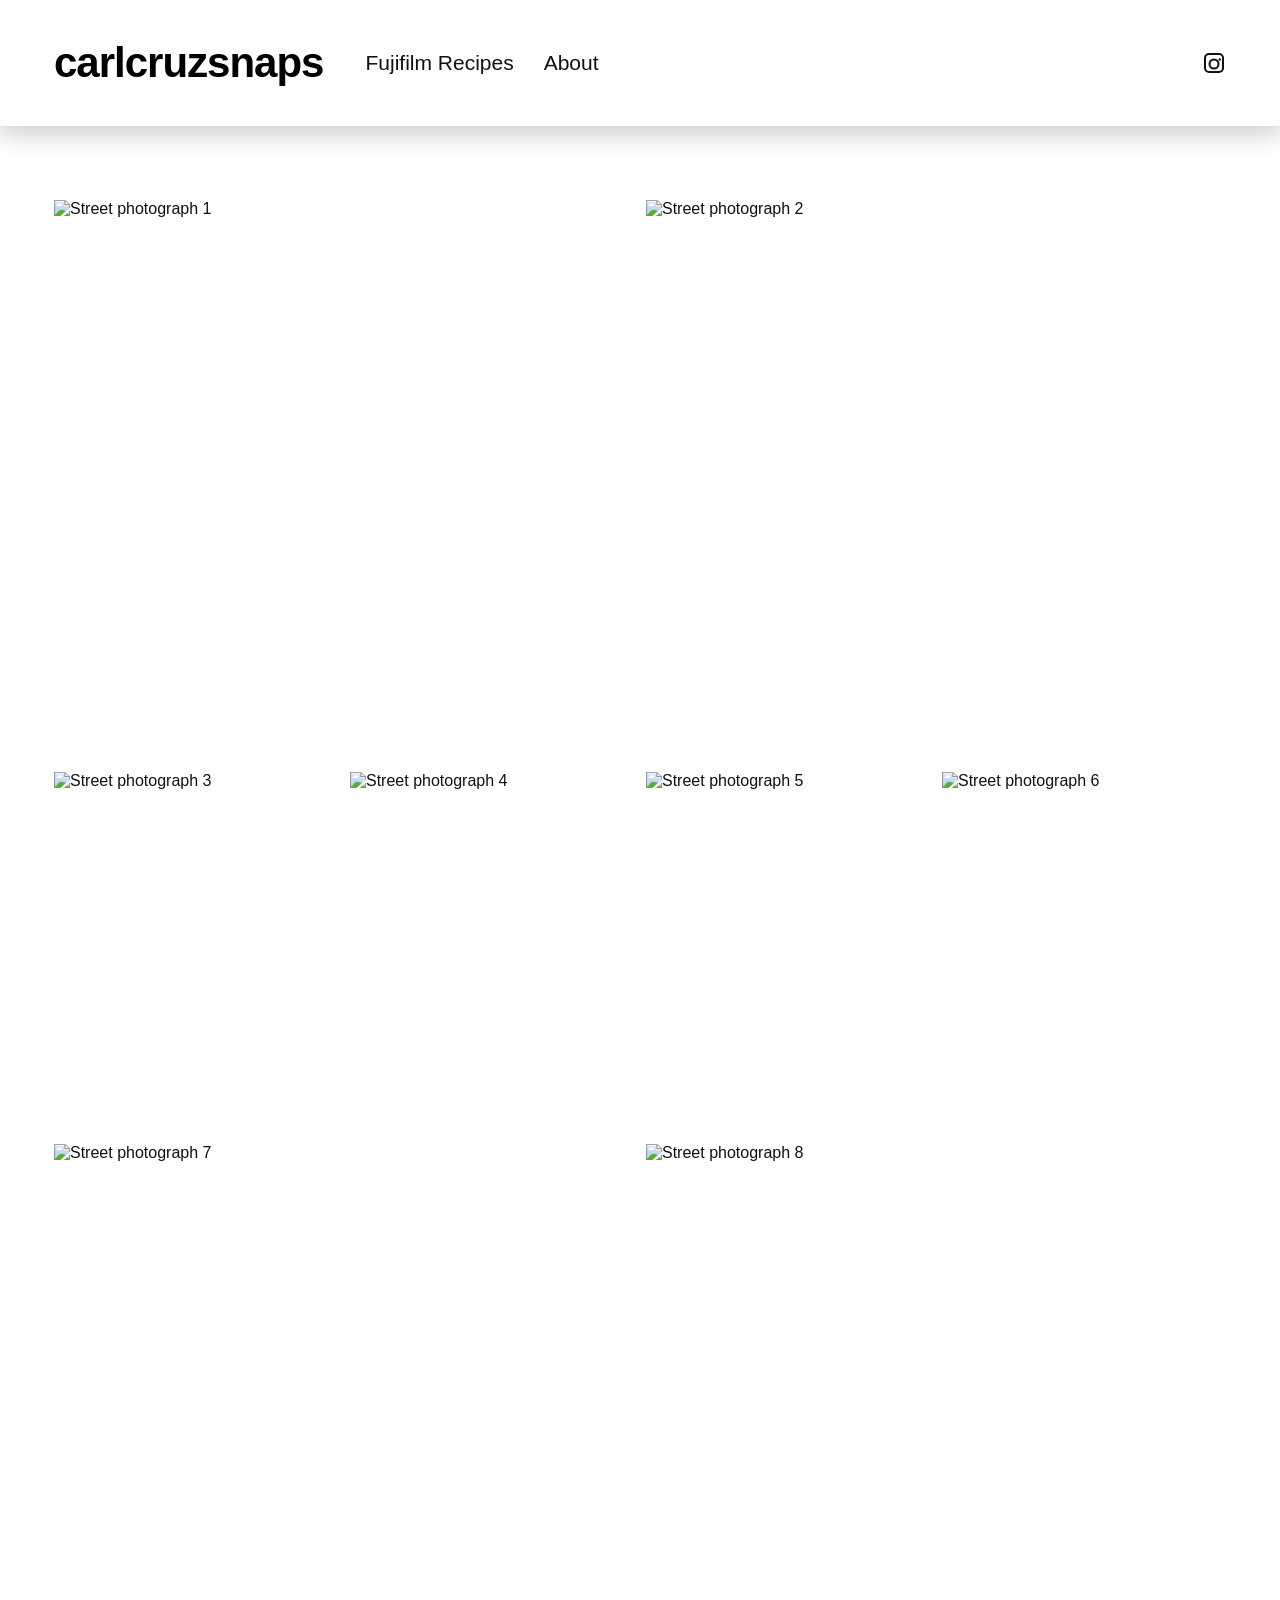
==== index.html @ b655a434 "Add files via upload" ====
<!doctype html>
<html lang="en">
<head>
  <meta charset="utf-8" />
  <meta name="viewport" content="width=device-width, initial-scale=1" />
  <title>carlcruzsnaps</title>
  <meta name="description" content="Street photography by Carl Cruz." />
  <link rel="stylesheet" href="styles.css" />
</head>
<body>
  <header class="site-header">
    <a class="brand" href="/">carlcruzsnaps</a>

    <nav class="nav">
      <a href="recipes.html">Fujifilm Recipes</a>
      <a href="about.html">About</a>
    </nav>

    <a class="instagram" href="https://www.instagram.com/carlcruzsnaps/" aria-label="Instagram">
      <svg viewBox="0 0 24 24" width="24" height="24" aria-hidden="true">
        <path d="M7 2h10a5 5 0 0 1 5 5v10a5 5 0 0 1-5 5H7a5 5 0 0 1-5-5V7a5 5 0 0 1 5-5Zm0 2a3 3 0 0 0-3 3v10a3 3 0 0 0 3 3h10a3 3 0 0 0 3-3V7a3 3 0 0 0-3-3H7Zm5 3.5A5.5 5.5 0 1 1 12 18.5 5.5 5.5 0 0 1 12 7.5Zm0 2A3.5 3.5 0 1 0 12 16.5 3.5 3.5 0 0 0 12 9.5Zm5.75-2.25a1.25 1.25 0 1 1-1.25 1.25 1.25 1.25 0 0 1 1.25-1.25Z"/>
      </svg>
    </a>
  </header>

  <main class="gallery">
    <img class="wide" src="images/photo-01.jpg" alt="Street photograph 1" />
    <img class="wide" src="images/photo-02.jpg" alt="Street photograph 2" />
    <img src="images/photo-03.jpg" alt="Street photograph 3" />
    <img src="images/photo-04.jpg" alt="Street photograph 4" />
    <img src="images/photo-05.jpg" alt="Street photograph 5" />
    <img src="images/photo-06.jpg" alt="Street photograph 6" />
    <img class="wide" src="images/photo-07.jpg" alt="Street photograph 7" />
    <img class="wide" src="images/photo-08.jpg" alt="Street photograph 8" />
  </main>
</body>
</html>
---- styles.css ----
* {
  box-sizing: border-box;
}

body {
  margin: 0;
  background: #fff;
  color: #111;
  font-family: Arial, Helvetica, sans-serif;
}

.site-header {
  height: 126px;
  display: flex;
  align-items: center;
  gap: 42px;
  padding: 0 54px;
  box-shadow: 0 10px 22px rgba(0,0,0,0.18);
  position: sticky;
  top: 0;
  background: #fff;
  z-index: 10;
}

.brand {
  color: #000;
  text-decoration: none;
  font-size: 42px;
  font-weight: 800;
  letter-spacing: -1px;
}

.nav {
  display: flex;
  gap: 30px;
  font-size: 21px;
}

.nav a,
.instagram {
  color: #111;
  text-decoration: none;
}

.nav a:hover {
  text-decoration: underline;
}

.instagram {
  margin-left: auto;
  display: flex;
  align-items: center;
}

.instagram svg {
  fill: currentColor;
}

.gallery {
  padding: 74px 54px 54px;
  display: grid;
  grid-template-columns: repeat(4, 1fr);
  gap: 12px;
}

.gallery img {
  width: 100%;
  height: 360px;
  object-fit: cover;
  display: block;
}

.gallery img.wide {
  grid-column: span 2;
  height: 560px;
}

@media (max-width: 900px) {
  .site-header {
    height: auto;
    padding: 28px 24px;
    flex-wrap: wrap;
    gap: 18px 28px;
  }

  .brand {
    font-size: 34px;
    width: 100%;
  }

  .nav {
    font-size: 18px;
  }

  .gallery {
    padding: 36px 18px;
    grid-template-columns: 1fr;
  }

  .gallery img,
  .gallery img.wide {
    grid-column: span 1;
    height: auto;
  }
}
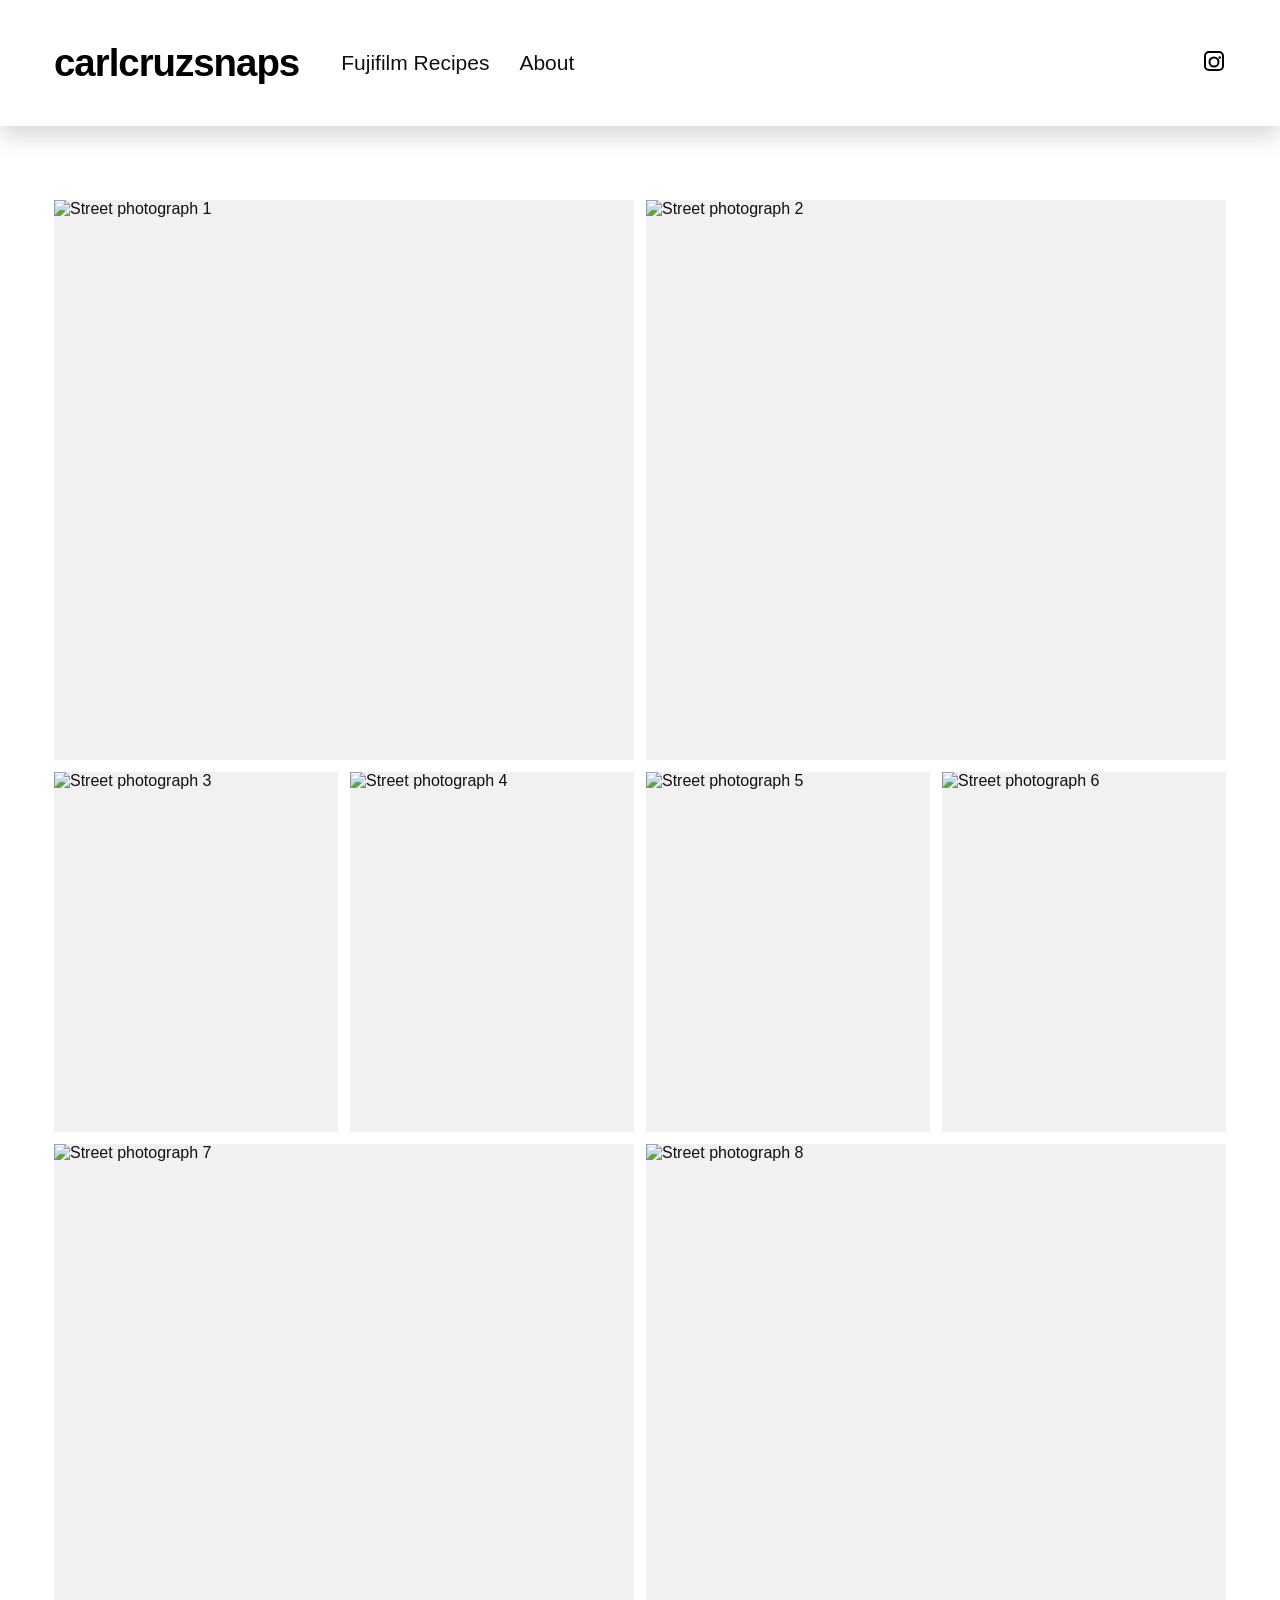
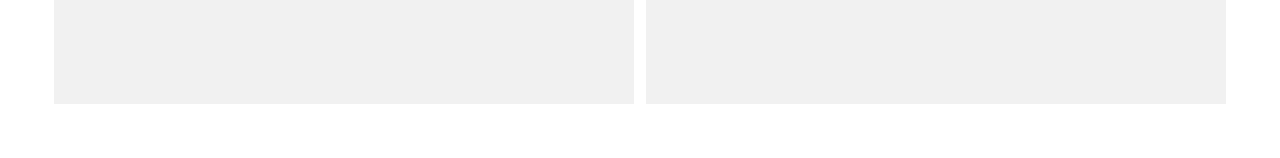
==== commit 994f29e4: "Update index.html" ====
--- a/index.html
+++ b/index.html
@@ -24,8 +24,8 @@
   </header>
 
   <main class="gallery">
-    <img class="wide" src="images/photo-01.jpg" alt="Street photograph 1" />
-    <img class="wide" src="images/photo-02.jpg" alt="Street photograph 2" />
+    <img class="wide" src="images/photo-01.webp" alt="Street photograph 1" />
+    <img class="wide" src="images/photo-02.webp" alt="Street photograph 2" />
     <img src="images/photo-03.jpg" alt="Street photograph 3" />
     <img src="images/photo-04.jpg" alt="Street photograph 4" />
     <img src="images/photo-05.jpg" alt="Street photograph 5" />
--- a/styles.css
+++ b/styles.css
@@ -1,5 +1,9 @@
 * {
   box-sizing: border-box;
+}
+
+html {
+  -webkit-text-size-adjust: 100%;
 }
 
 body {
@@ -10,12 +14,12 @@
 }
 
 .site-header {
-  height: 126px;
+  min-height: 126px;
   display: flex;
   align-items: center;
   gap: 42px;
-  padding: 0 54px;
-  box-shadow: 0 10px 22px rgba(0,0,0,0.18);
+  padding: 28px 54px;
+  box-shadow: 0 10px 22px rgba(0, 0, 0, 0.16);
   position: sticky;
   top: 0;
   background: #fff;
@@ -25,7 +29,7 @@
 .brand {
   color: #000;
   text-decoration: none;
-  font-size: 42px;
+  font-size: clamp(2rem, 3vw, 2.65rem);
   font-weight: 800;
   letter-spacing: -1px;
 }
@@ -42,20 +46,174 @@
   text-decoration: none;
 }
 
-.nav a:hover {
+.nav a:hover,
+.nav a.active {
   text-decoration: underline;
+  text-underline-offset: 9px;
 }
 
 .instagram {
   margin-left: auto;
+}
+
+/* Shared content containers */
+.recipe-list,
+.recipe-page,
+.page {
+  width: min(100% - 48px, 900px);
+  margin: 0 auto;
+  padding: 54px 0 84px;
+}
+
+.eyebrow {
+  margin: 0 0 42px;
+  font-size: 18px;
+  line-height: 1.4;
+}
+
+.eyebrow.small {
+  margin-bottom: 10px;
+}
+
+/* Recipe index */
+.recipe-list h1 {
+  margin: 0 0 20px;
+  font-size: clamp(2.7rem, 7vw, 4rem);
+  line-height: 1.03;
+  letter-spacing: -1.5px;
+}
+
+.intro {
+  max-width: 720px;
+  margin: 0 0 44px;
+  font-size: 21px;
+  line-height: 1.55;
+}
+
+.recipe-card {
   display: flex;
   align-items: center;
-}
-
-.instagram svg {
-  fill: currentColor;
-}
-
+  justify-content: space-between;
+  gap: 28px;
+  padding: 30px 0;
+  border-top: 1px solid #111;
+  border-bottom: 1px solid #111;
+  color: #111;
+  text-decoration: none;
+}
+
+.recipe-card:visited {
+  color: #111;
+}
+
+.recipe-card h2 {
+  margin: 0 0 10px;
+  font-size: clamp(2.25rem, 6vw, 3rem);
+  line-height: 1.05;
+}
+
+.recipe-card p {
+  margin: 0;
+  font-size: 19px;
+  line-height: 1.45;
+}
+
+.recipe-card > span {
+  flex: 0 0 auto;
+  font-size: 18px;
+  white-space: nowrap;
+}
+
+/* Individual recipe */
+.recipe-page h1 {
+  margin: 0 0 62px;
+  font-size: clamp(4rem, 10vw, 5.5rem);
+  line-height: 0.96;
+  letter-spacing: -3px;
+}
+
+.recipe-copy {
+  margin-bottom: 50px;
+  font-size: 21px;
+  line-height: 1.65;
+}
+
+.recipe-copy p {
+  margin: 0 0 24px;
+}
+
+.sample-grid {
+  display: grid;
+  grid-template-columns: repeat(4, minmax(0, 1fr));
+  gap: 12px;
+  margin: 48px 0 68px;
+}
+
+.sample-grid img {
+  display: block;
+  width: 100%;
+  aspect-ratio: 4 / 3;
+  object-fit: cover;
+  background: #eee;
+}
+
+hr {
+  margin: 0 0 52px;
+  border: 0;
+  border-top: 1px solid #111;
+}
+
+.settings h2 {
+  margin: 0 0 20px;
+  font-size: 25px;
+}
+
+.settings ul {
+  margin: 0;
+  padding-left: 28px;
+  font-size: 20px;
+  line-height: 1.65;
+}
+
+/* About */
+.about-page {
+  padding: 70px 54px 80px;
+}
+
+.about-card {
+  max-width: 1380px;
+  margin: 0 auto;
+  display: grid;
+  grid-template-columns: 1.15fr 0.85fr;
+  background: #f5f5f5;
+}
+
+.about-copy {
+  padding: 82px 72px;
+}
+
+.about-copy h1 {
+  margin: 0 0 54px;
+  font-size: clamp(3rem, 6vw, 4rem);
+  line-height: 1;
+}
+
+.about-copy p {
+  max-width: 700px;
+  margin: 0 0 26px;
+  font-size: 22px;
+  line-height: 1.65;
+}
+
+.about-photo img {
+  display: block;
+  width: 100%;
+  height: 100%;
+  min-height: 620px;
+  object-fit: cover;
+}
+
+/* Home gallery */
 .gallery {
   padding: 74px 54px 54px;
   display: grid;
@@ -64,10 +222,11 @@
 }
 
 .gallery img {
+  display: block;
   width: 100%;
   height: 360px;
   object-fit: cover;
-  display: block;
+  background: #f1f1f1;
 }
 
 .gallery img.wide {
@@ -75,31 +234,133 @@
   height: 560px;
 }
 
-@media (max-width: 900px) {
+@media (max-width: 700px) {
   .site-header {
+    min-height: 0;
+    padding: 24px 22px 26px;
+    display: block;
+    position: static;
+  }
+
+  .brand {
+    display: block;
+    margin-bottom: 24px;
+    font-size: 2.45rem;
+    line-height: 1;
+  }
+
+  .nav {
+    gap: 28px;
+    font-size: 18px;
+    overflow-x: auto;
+  }
+
+  .nav a:hover,
+  .nav a.active {
+    text-underline-offset: 6px;
+  }
+
+  .instagram {
+    display: none;
+  }
+
+  .recipe-list,
+  .recipe-page,
+  .page {
+    width: auto;
+    margin: 0;
+    padding: 38px 22px 64px;
+  }
+
+  .eyebrow {
+    margin-bottom: 30px;
+    font-size: 16px;
+  }
+
+  .recipe-list h1 {
+    margin-bottom: 18px;
+    font-size: 2.7rem;
+    line-height: 1.02;
+  }
+
+  .intro {
+    margin-bottom: 34px;
+    font-size: 18px;
+  }
+
+  .recipe-card {
+    display: block;
+    padding: 26px 0;
+  }
+
+  .recipe-card h2 {
+    font-size: 2.35rem;
+  }
+
+  .recipe-card p {
+    font-size: 17px;
+  }
+
+  .recipe-card > span {
+    display: inline-block;
+    margin-top: 22px;
+    font-size: 17px;
+  }
+
+  .recipe-page h1 {
+    margin-bottom: 42px;
+    font-size: 4rem;
+  }
+
+  .recipe-copy {
+    font-size: 18px;
+  }
+
+  .sample-grid {
+    grid-template-columns: repeat(2, minmax(0, 1fr));
+    gap: 8px;
+    margin: 38px 0 50px;
+  }
+
+  .settings ul {
+    font-size: 17px;
+    line-height: 1.6;
+  }
+
+  .about-page {
+    padding: 34px 18px 56px;
+  }
+
+  .about-card {
+    grid-template-columns: 1fr;
+  }
+
+  .about-copy {
+    padding: 40px 28px;
+  }
+
+  .about-copy h1 {
+    margin-bottom: 30px;
+    font-size: 2.8rem;
+  }
+
+  .about-copy p {
+    font-size: 18px;
+  }
+
+  .about-photo img {
+    min-height: 0;
     height: auto;
-    padding: 28px 24px;
-    flex-wrap: wrap;
-    gap: 18px 28px;
-  }
-
-  .brand {
-    font-size: 34px;
-    width: 100%;
-  }
-
-  .nav {
-    font-size: 18px;
   }
 
   .gallery {
-    padding: 36px 18px;
+    padding: 34px 18px;
     grid-template-columns: 1fr;
   }
 
   .gallery img,
   .gallery img.wide {
-    grid-column: span 1;
+    grid-column: auto;
     height: auto;
   }
 }
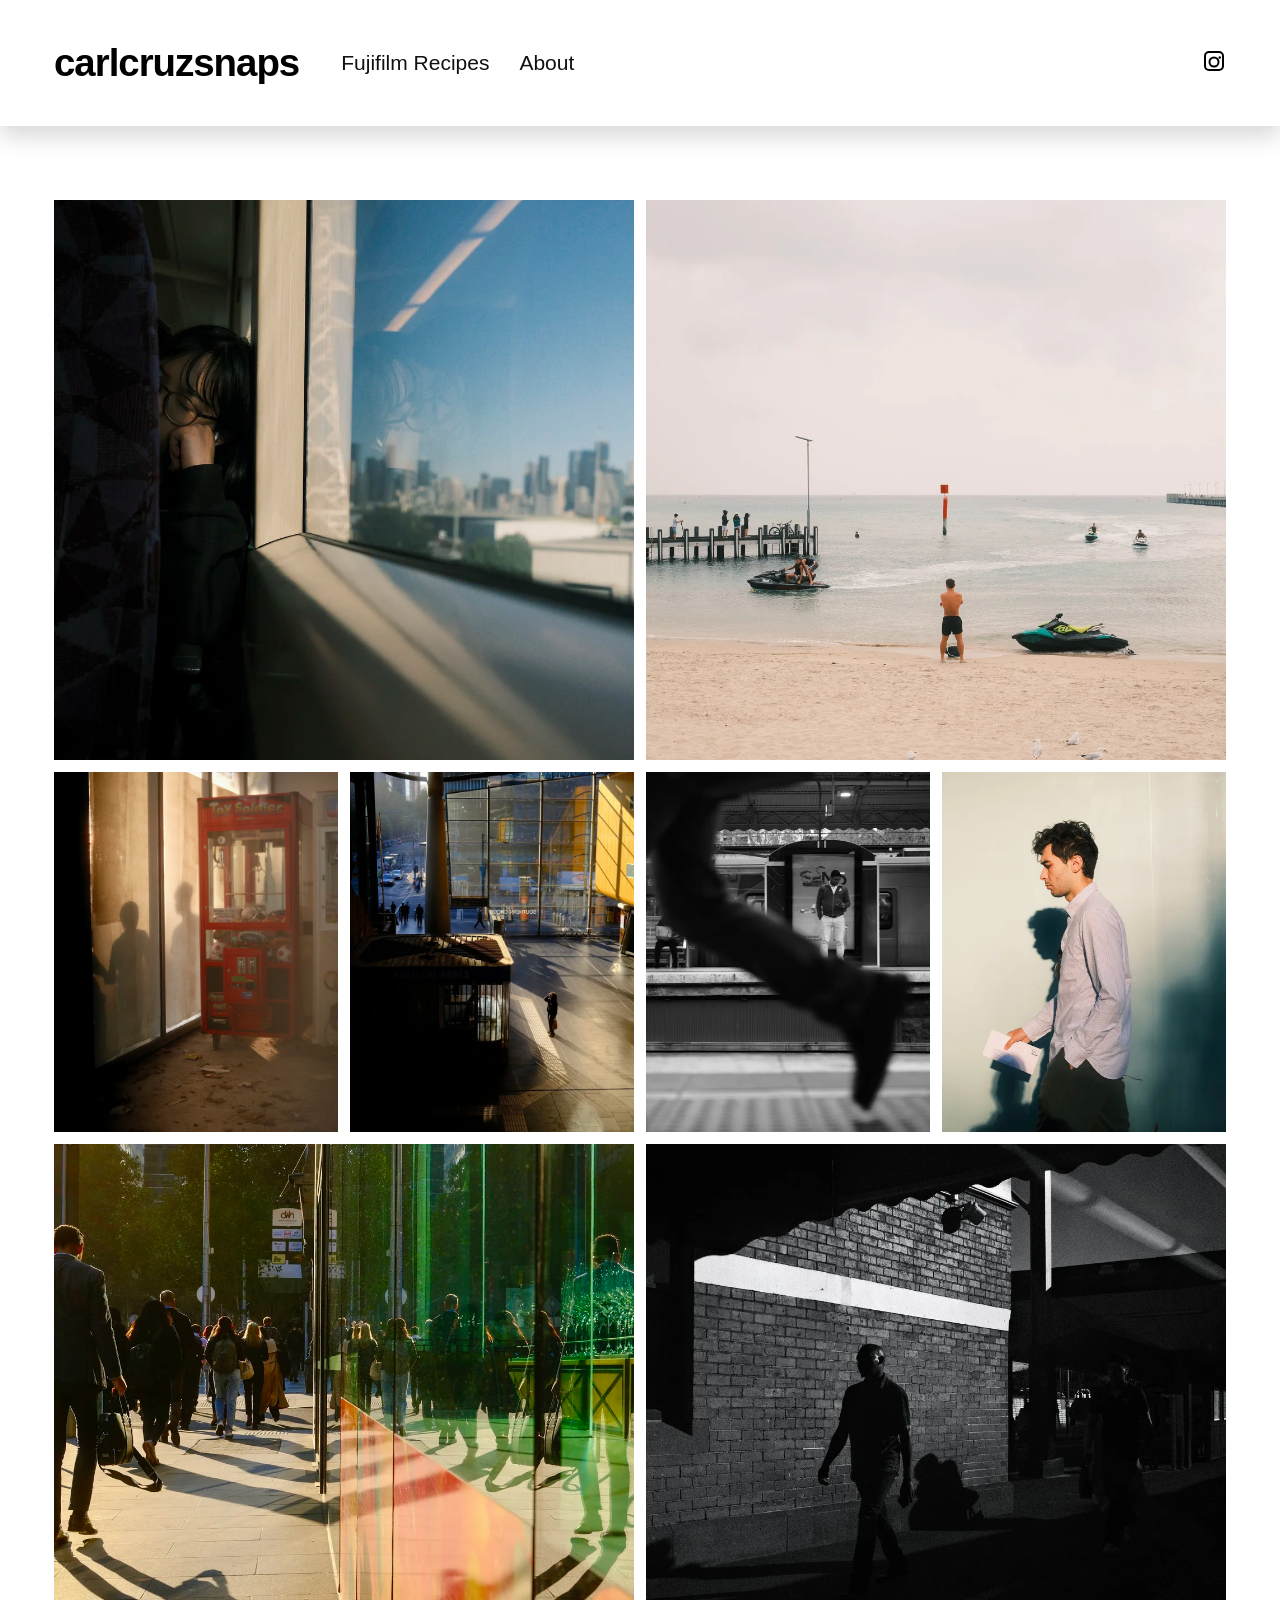
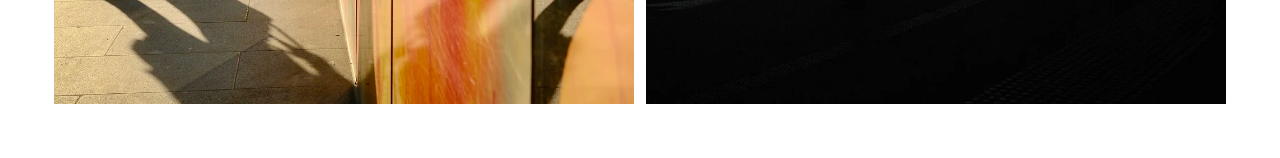
==== commit f7a96ee2: "Update index.html" ====
--- a/index.html
+++ b/index.html
@@ -26,12 +26,12 @@
   <main class="gallery">
     <img class="wide" src="images/photo-01.webp" alt="Street photograph 1" />
     <img class="wide" src="images/photo-02.webp" alt="Street photograph 2" />
-    <img src="images/photo-03.jpg" alt="Street photograph 3" />
-    <img src="images/photo-04.jpg" alt="Street photograph 4" />
-    <img src="images/photo-05.jpg" alt="Street photograph 5" />
-    <img src="images/photo-06.jpg" alt="Street photograph 6" />
-    <img class="wide" src="images/photo-07.jpg" alt="Street photograph 7" />
-    <img class="wide" src="images/photo-08.jpg" alt="Street photograph 8" />
+    <img src="images/photo-03.webp" alt="Street photograph 3" />
+    <img src="images/photo-04.webp" alt="Street photograph 4" />
+    <img src="images/photo-05.webp" alt="Street photograph 5" />
+    <img src="images/photo-07.webp" alt="Street photograph 6" />
+    <img class="wide" src="images/photo-06.webp" alt="Street photograph 7" />
+    <img class="wide" src="images/photo-08.webp" alt="Street photograph 8" />
   </main>
 </body>
 </html>
